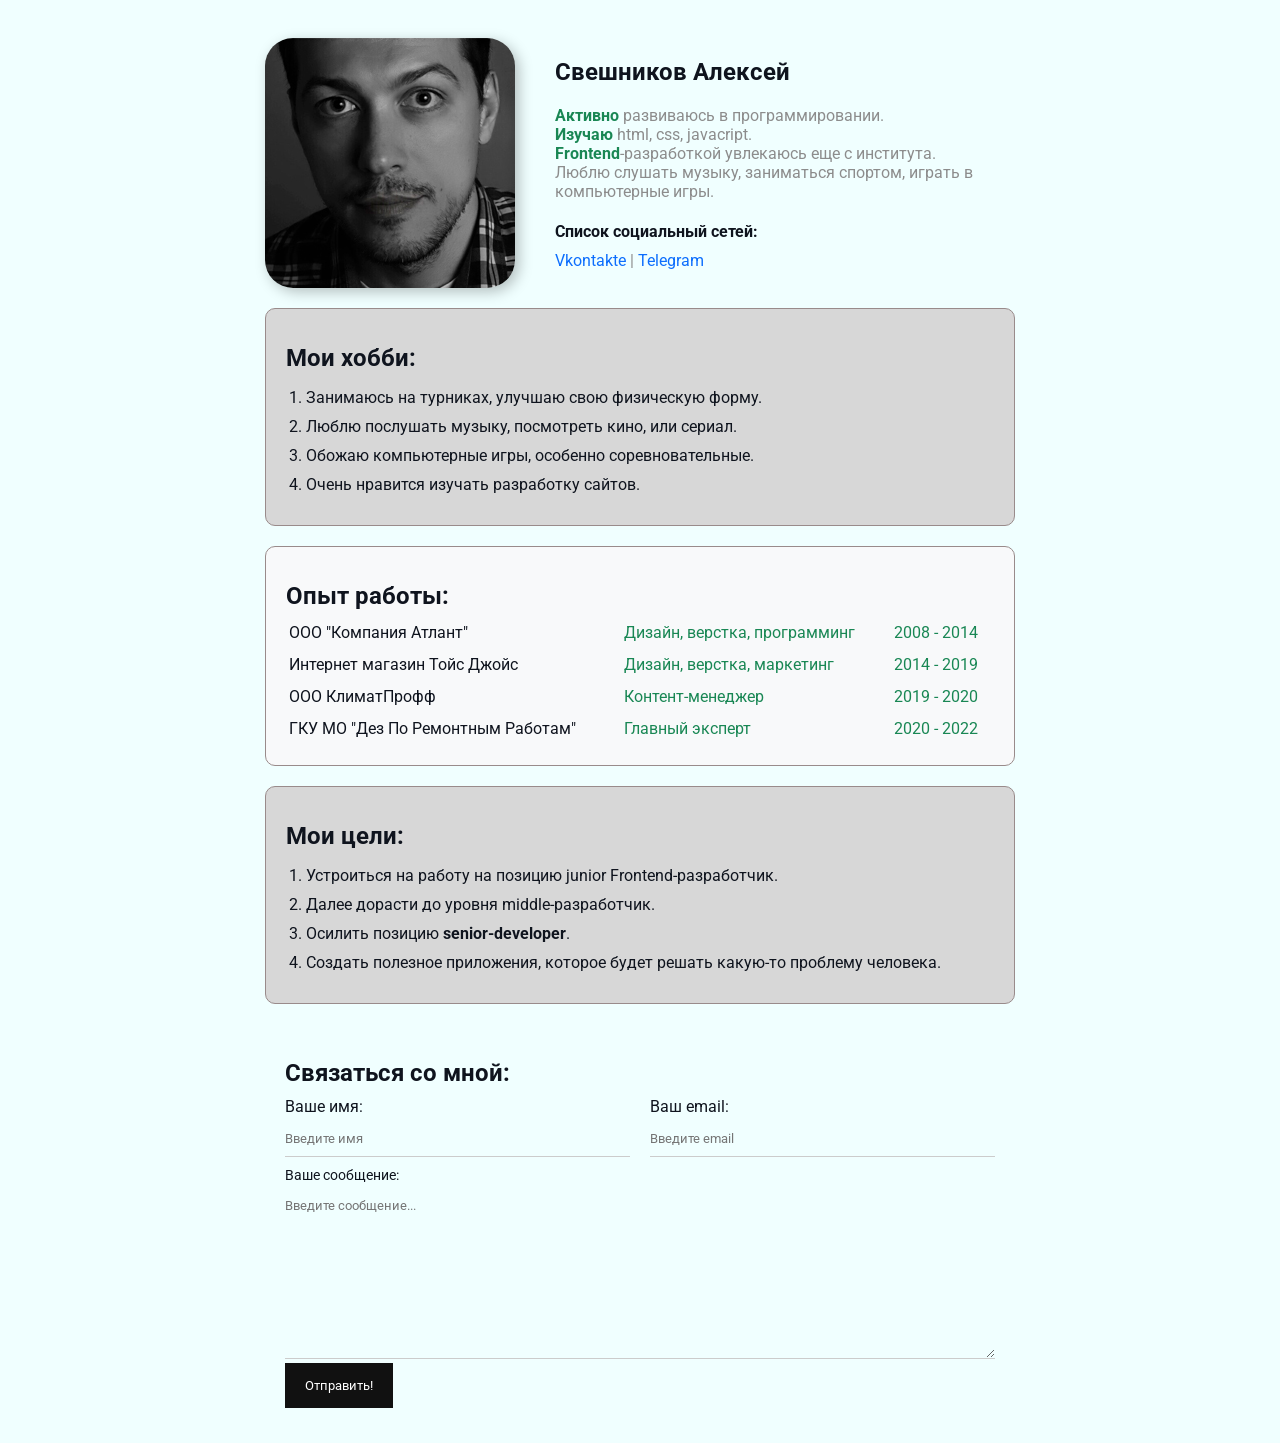
==== index.html @ 79dae5e0 "initial commit" ====
<!DOCTYPE html>
<html lang="ru">

<head>
    <meta charset="UTF-8">
    <meta http-equiv="X-UA-Compatible" content="IE=edge">
    <meta name="viewport" content="width=device-width, initial-scale=1.0">
    <meta name="keywords" content="aleksey, cv, resume" />
    <meta name="description" content="Это сайт - резюме Свешникова Алексея" />
    <link rel="stylesheet" href="css/style.css">
    <title>Резюме Свешникова Алексея</title>
</head>

<body>
    <div class="container">
        <div class="info">
            <img src="img/ava.jpg" alt="Свешников Алексей" class="avatar">
            <div class="info-text">
                <h2>Свешников Алексей</h2>
                <p><span>Активно</span> развиваюсь в программировании.
                    <br /><span>Изучаю</span> html, css, javacript.
                    <br /><span>Frontend</span>-разработкой увлекаюсь еще с института.
                </p>
                <p>Люблю слушать музыку, заниматься спортом, играть в компьютерные игры.</p>
                <h4>Список социальный сетей:</h4>
                <p><a href="https://vk.com/otto_lol" target="_blank">Vkontakte</a> |
                    <a href="https://t.me/ottolol" target="_blank">Telegram</a>
                </p>
            </div>
        </div>

        <div class="card bg-hobbi">
            <h2>Мои хобби:</h2>
            <ol class="list">
                <li>Занимаюсь на турниках, улучшаю свою физическую форму.</li>
                <li>Люблю послушать музыку, посмотреть кино, или сериал.</li>
                <li>Обожаю компьютерные игры, особенно соревновательные.</li>
                <li>Очень нравится изучать разработку сайтов.</li>
            </ol>
        </div>

        <div class="card bg-light">
            <h2>Опыт работы:</h2>
            <table class="table">
                <tbody>
                    <tr>
                        <td>ООО "Компания Атлант"</td>
                        <td>Дизайн, верстка, программинг</td>
                        <td>2008 - 2014</td>
                    </tr>
                    <tr>
                        <td>Интернет магазин Тойс Джойс</td>
                        <td>Дизайн, верстка, маркетинг</td>
                        <td>2014 - 2019</td>
                    </tr>
                    <tr>
                        <td>ООО КлиматПрофф</td>
                        <td>Контент-менеджер</td>
                        <td>2019 - 2020</td>
                    </tr>
                    <tr>
                        <td>ГКУ МО "Дез По Ремонтным Работам"</td>
                        <td>Главный эксперт</td>
                        <td>2020 - 2022</td>
                    </tr>
                </tbody>
            </table>
        </div>

        <div class="card bg-hobbi">
            <h2>Мои цели:</h2>
            <ol class="list">
                <li>Устроиться на работу на позицию junior Frontend-разработчик.</li>
                <li>Далее дорасти до уровня middle-разработчик.</li>
                <li>Осилить позицию <strong>senior-developer</strong>.</li>
                <li>Создать полезное приложения, которое будет решать какую-то проблему человека.</li>
            </ol>
        </div>

        <div class="card b0">
            <h2>Связаться со мной:</h2>
            <form action="/" class="form">
                <div class="form-row">
                    <div class="form-group">
                        <lable for="name">Ваше имя:</lable>
                        <input type="text" id="name" placeholder="Введите имя">
                    </div>
                    <div class="form-group">
                        <lable for="email">Ваш email:</lable>
                        <input type="email" id="email" placeholder="Введите email">
                    </div>
                </div>
                <div class="form-group">
                    <label for="message">Ваше сообщение:</label>
                    <textarea name="message" id="message" cols="30" rows="10"
                        placeholder="Введите сообщение..."></textarea>
                </div>
                <button type="submit" class="btn">Отправить!</button>
            </form>
        </div>
    </div>

    <script>
        let btn = document.querySelector('.btn');

        function preventDef(event) {
            event.preventDefault();
        };

        btn.addEventListener('click', preventDef);
    </script>

    <!-- ul>li{element $}*5 -->
    <!-- lorem10 -->
</body>

</html>
---- css/style.css ----
@import url('https://fonts.googleapis.com/css2?family=Roboto&display=swap');

body {
    font-family: 'Roboto', sans-serif;
    font-size: 16px;
    font-weight: normal;
    background-color: azure;
    color: #0f141e;
}
a {
    color: #0d6efd;
    text-decoration: none;
}
a:hover {
    text-decoration: underline;
}
a:active {
    color: blue;
}
a:visited {
    color: #0dcaf0;
}
.container {
    max-width: 750px;
    margin: 0 auto;
    padding-top: 30px;
}
.info {
    margin-bottom: 20px;
    display: flex;
}

.info-text {
    margin-left: 40px;
}
.info-text p {
    /* font-weight: bold; */
    color: #8c8c8c;
    margin: 0;
}
.info-text p span {
    font-weight: bold;
    color: #198754;
}
.info-text h4 {
    margin-bottom: 10px;
}
@media (max-width: 650px) {
    .info {
        display: block;
        text-align: center;
    }
}
.avatar {
    border-radius: 28px;
    box-shadow: 4px 4px 14px rgba(0, 0, 0, 0.25);
}
@media (max-width: 650px) {
    .avatar {
        width: 200px;
    }
}
.card {
    padding: 15px 20px;
    margin-bottom: 20px;
    border: 1px solid #998b8b;
    border-radius: 10px;
}
.card h2 {
    margin-bottom: 10px;
}
.bg-info {
    background: #0dcaf0;
}
.bg-cyan {
    background: #0dcaf0;
}
.bg-teal {
    background: #20c997;
}
.bg-light {
    background: #f8f9fa;
}
.bg-hobbi {
    background: #d7d7d7;
}
.btn {
    background: #111;
    padding: 15px 20px;
    color: #fff;
    border: none;
    font-family: inherit;
    cursor: pointer;
}
.btn:hover {
    opacity: 0.8;
}
.list {
    padding: 0 20px;
}
.list li {
    margin-bottom: 10px;
}
.table {
    width: 100%;
}
.table td {
    padding-bottom: 10px;
}
.table td:nth-child(2), .table td:nth-child(3) {
    color: #198754;
}
.form-row {
    margin-bottom: 10px;   
    display: flex; 
}
.form-row .form-group {
    margin-right: 20px;
    width: 50%;
}
.form-row .form-group:last-child {
    margin-right: 0;
}
.form h2 {
    text-align: center;
}
.form-group label {
    display: block;
    font-size: 14px;
}
.form-group input, .form-group textarea {
    width: 100%;
    box-sizing: border-box;
    border: none;
    background: transparent;
    border-bottom: 1px solid #ccc;
    padding: 15px 0 10px;
    outline: none;
    font-family: inherit;
}
.b0 {
    border: 0;
}
@media (max-width: 650px) {
    .form-row {
        display: block;
    }
    .form-row .form-group {
        margin-right: 0;
        margin-bottom: 10px;
        width: 100%;
    }
}
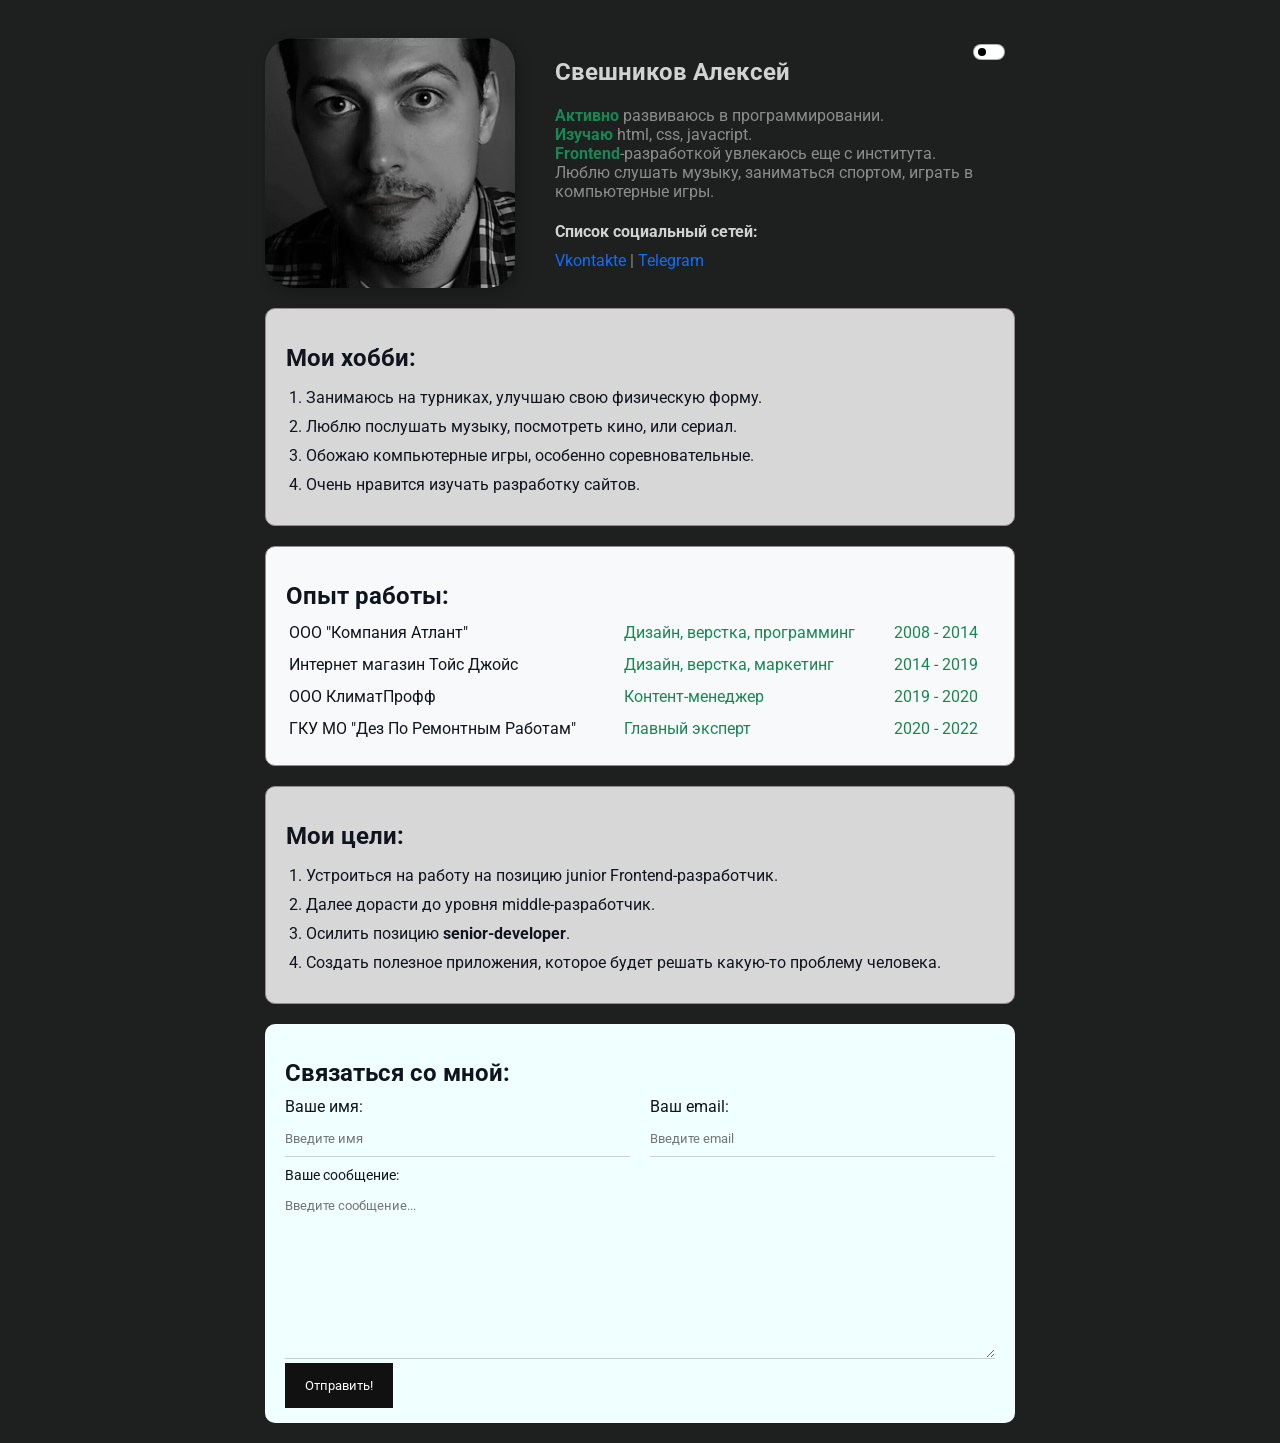
==== commit 5b13159b: "добавил смену темы" ====
--- a/index.html
+++ b/index.html
@@ -11,7 +11,7 @@
     <title>Резюме Свешникова Алексея</title>
 </head>
 
-<body>
+<body class="page dark">
     <div class="container">
         <div class="info">
             <img src="img/ava.jpg" alt="Свешников Алексей" class="avatar">
@@ -26,6 +26,13 @@
                 <p><a href="https://vk.com/otto_lol" target="_blank">Vkontakte</a> |
                     <a href="https://t.me/ottolol" target="_blank">Telegram</a>
                 </p>
+            </div>
+            <div class="info-switch">
+                <span class="theme-name">Тёмная тема</span>
+                <label class="checkbox-google">
+                    <input type="checkbox">
+                    <span class="checkbox-google-switch"></span>
+                </label>
             </div>
         </div>
 
@@ -77,7 +84,7 @@
             </ol>
         </div>
 
-        <div class="card b0">
+        <div class="card bg-azure b0">
             <h2>Связаться со мной:</h2>
             <form action="/" class="form">
                 <div class="form-row">
@@ -100,15 +107,7 @@
         </div>
     </div>
 
-    <script>
-        let btn = document.querySelector('.btn');
-
-        function preventDef(event) {
-            event.preventDefault();
-        };
-
-        btn.addEventListener('click', preventDef);
-    </script>
+    <script src="js/app.js"></script>
 
     <!-- ul>li{element $}*5 -->
     <!-- lorem10 -->
--- a/css/style.css
+++ b/css/style.css
@@ -4,7 +4,22 @@
     font-family: 'Roboto', sans-serif;
     font-size: 16px;
     font-weight: normal;
+}
+/* dark */
+.dark {
+    background-color: rgb(30, 32, 32);
+}
+body.dark {
+    color: #0f141e;
+}
+.dark .info {
+    color: rgba(255, 255, 255, 0.8);
+}
+/* light */
+.light {
     background-color: azure;
+}
+body.light {
     color: #0f141e;
 }
 a {
@@ -29,12 +44,28 @@
     margin-bottom: 20px;
     display: flex;
 }
-
+.theme-name {
+    display: none;
+}
+@media (max-width: 650px) {
+    .info-switch {
+        text-align: right;
+        margin-top: 10px;
+    }
+    .theme-name {
+        display: block;
+        float: left;
+    }
+}
 .info-text {
     margin-left: 40px;
 }
+@media (max-width: 650px) {
+    .info-text {
+        margin-left: 0px;
+    }
+}
 .info-text p {
-    /* font-weight: bold; */
     color: #8c8c8c;
     margin: 0;
 }
@@ -80,6 +111,9 @@
 }
 .bg-light {
     background: #f8f9fa;
+}
+.bg-azure {
+    background: azure;
 }
 .bg-hobbi {
     background: #d7d7d7;
@@ -150,4 +184,66 @@
         margin-bottom: 10px;
         width: 100%;
     }
+}
+
+/* switch theme */
+.checkbox-google {
+	display: inline-block;    
+	height: 28px;    
+	line-height: 28px;      
+	margin-right: 10px;       
+	position: relative;
+	vertical-align: middle;
+	font-size: 14px;
+	user-select: none;	
+}
+.checkbox-google .checkbox-google-switch {
+	display: inline-block;	
+	width: 30px;
+	height: 14px;	
+	border-radius: 16px;
+    border: 1px solid rgba(80, 80, 80, 0.3);
+	position: relative;
+	top: 6px;			
+	vertical-align: top;
+	background: #fff;
+	transition: .2s;
+}
+.checkbox-google .checkbox-google-switch:before {
+	content: '';
+	display: inline-block;	
+	/* width: 20px;	
+	height: 20px; */
+    width: 8px;	
+	height: 8px;
+	position: absolute;
+	/* top: -3px;
+	left: -1px; */
+    top: 3px;
+	left: 4px;
+	background: #000;
+	border-radius: 50%;
+	/* box-shadow: 0 3px 1px -2px rgba(0,0,0,0.2), 0 2px 2px 0 rgba(0,0,0,0.14), 0 1px 5px 0 rgba(0,0,0,0.12); */
+	transition: .15s;		
+}
+.checkbox-google input[type=checkbox] {
+	display: block;	
+	width: 0;
+	height: 0;	
+	position: absolute;
+	z-index: -1;
+	opacity: 0;
+}
+.checkbox-google input[type=checkbox]:checked + .checkbox-google-switch {
+	background: rgb(30, 32, 32);
+}
+.checkbox-google input[type=checkbox]:checked + .checkbox-google-switch:before {
+	background: #fff;
+	transform:translateX(15px);
+}
+
+/* Hover */
+.checkbox-google input[type="checkbox"]:not(:disabled) + .checkbox-google-switch {
+	cursor: pointer;
+	border-color: rgba(0, 0, 0, .3);
 }
